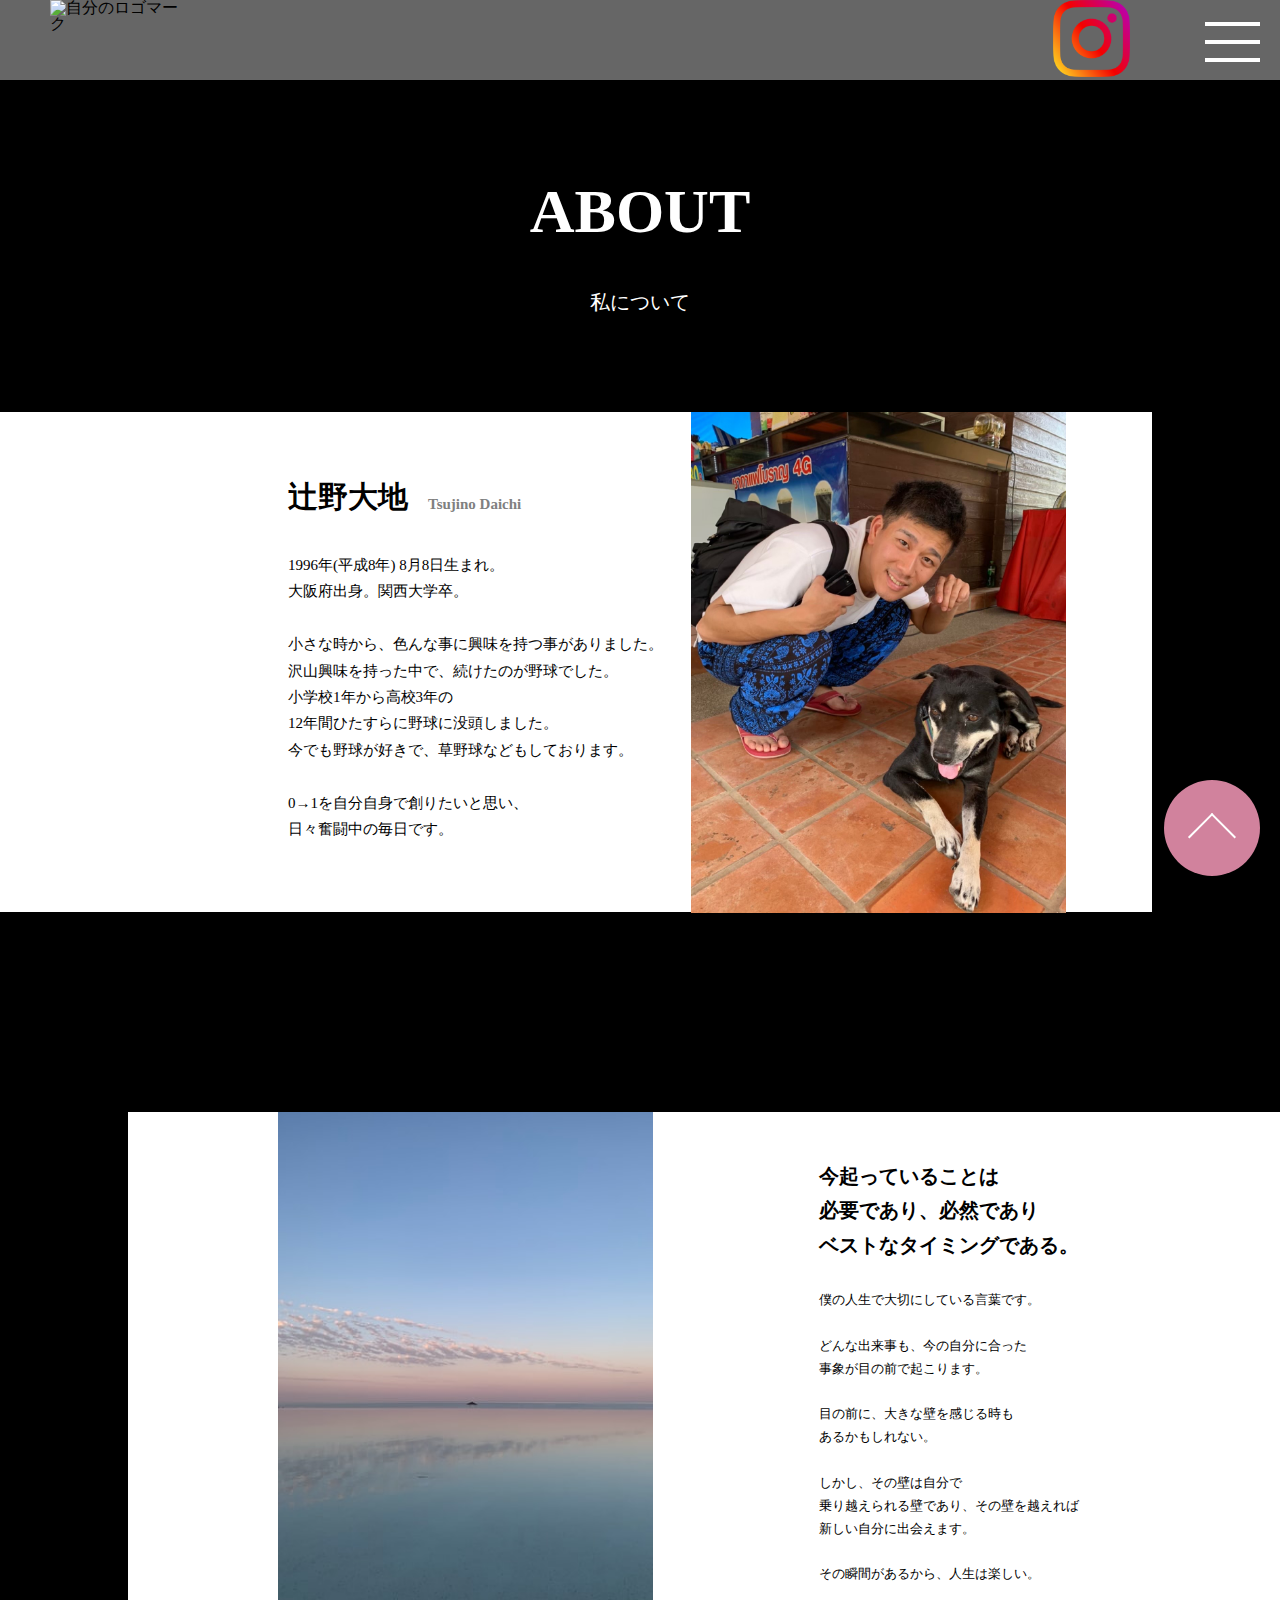
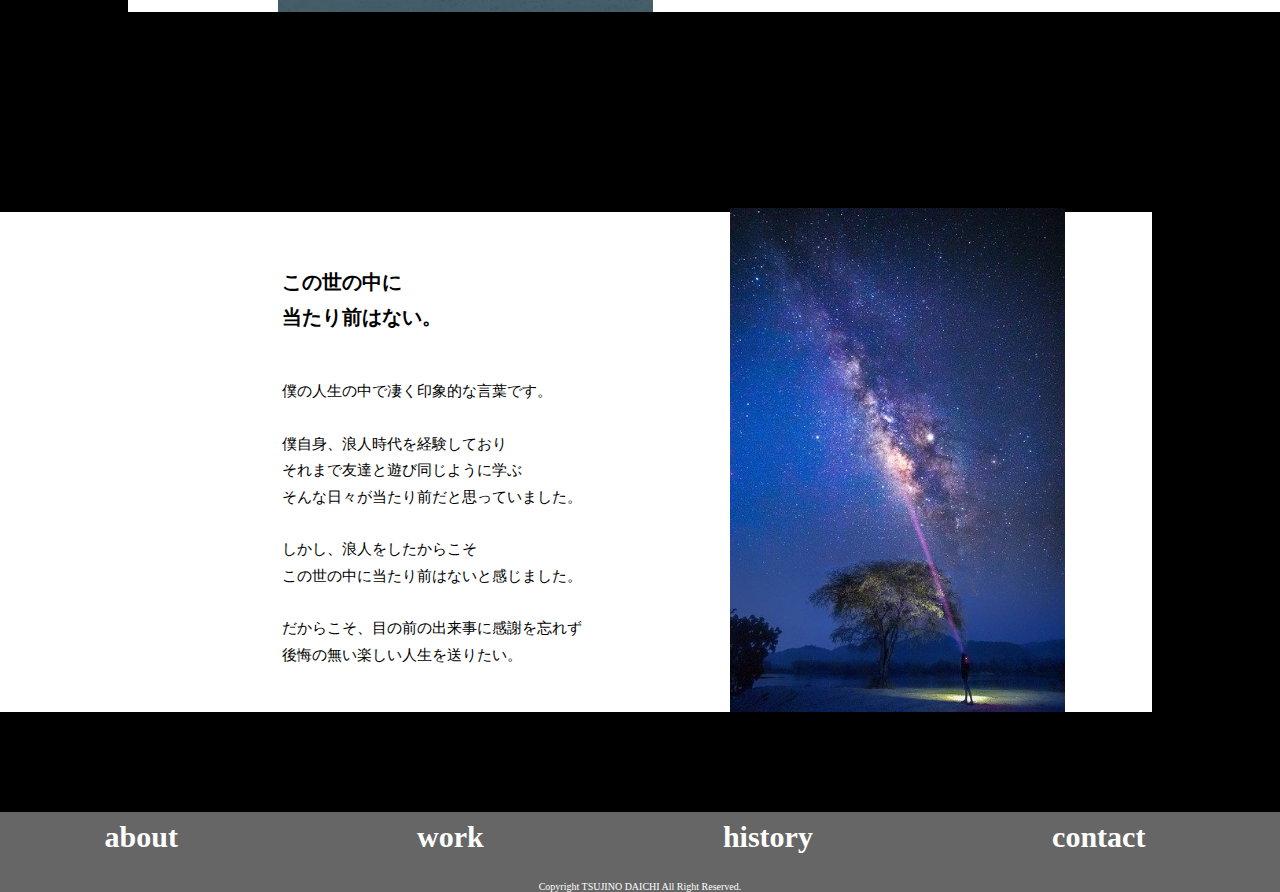
==== about/about.html @ 256d6f4c "修正６" ====
<!DOCTYPE html>
<html lang="ja">

<head>
    <meta charset="UTF-8">
    <meta http-equiv="X-UA-Compatible" content="IE=edge">
    <meta name="viewport" content="width=device-width, initial-scale=1.0">
    <title>about page</title>
    <meta name="description" content="about page">
    <link rel="stylesheet" href="css/style.css">
    <script src="https://ajax.googleapis.com/ajax/libs/jquery/3.6.0/jquery.min.js"></script>

</head>

<body>

    <!-- ヘッダー -->

    <div class="header_content" id=header>


        <div class="rogo">
            <img src="images/透明ロゴマーク-1.png" alt="自分のロゴマーク">
        </div>

        <nav class="sns">
            <img src="images/Instagramlogo.png" alt="インスタグラムロゴ">
        </nav>

        <div class="pc_menu_btn "><span></span></div>


        <nav class="pc_nav" style="display: none;">
            <ul>
                <li><a href="#about">about</a></li>
                <li><a href="#work">work</a></li>
                <li><a href="#history">history</a></li>
                <li><a href="#contact">contact</a></li>

            </ul>

        </nav>

    </div>

    <!-- タイトル -->

    <div class="mokuji">
        <h1>ABOUT</h1>
        <p class="mokuji2">私について</p>

    </div>

    <!-- 自己紹介 -->

    <div class="box1">

        <div class="name">
            <h2>辻野大地</h2>
            <h3>Tsujino Daichi</h3>

        </div>

        <div class="content">
            <p class="content_detail">
                1996年(平成8年) 8月8日生まれ。<br>
                大阪府出身。関西大学卒。<br>
                <br>
                小さな時から、色んな事に興味を持つ事がありました。<br>
                沢山興味を持った中で、続けたのが野球でした。<br>
                小学校1年から高校3年の<br>
                12年間ひたすらに野球に没頭しました。<br>
                今でも野球が好きで、草野球などもしております。<br>
                <br>
                0→1を自分自身で創りたいと思い、<br>
                日々奮闘中の毎日です。<br>

            </p>

        </div>

        <div class="content_p">
            <img src="images/IMG_9310.JPG" alt="自分の写真">
        </div>

    </div>


    <div class="box2">

        <div class="content2">
            <h4>今起っていることは<br>
                必要であり、必然であり<br>
                ベストなタイミングである。</h4>
            <p class="content2_detail">
                僕の人生で大切にしている言葉です。<br>
                <br>
                どんな出来事も、今の自分に合った<br>
                事象が目の前で起こります。<br>
                <br>
                目の前に、大きな壁を感じる時も<br>
                あるかもしれない。<br>
                <br>
                しかし、その壁は自分で<br>
                乗り越えられる壁であり、その壁を越えれば<br>
                新しい自分に出会えます。<br>
                <br>
                その瞬間があるから、人生は楽しい。<br>

            </p>

        </div>

        <div class="content2_p">
            <img src="images/無限大画像.jpeg" alt="海の背景">
        </div>

    </div>


    <div class="box3">

        <div class="content3">
            <h5>この世の中に<br>
                当たり前はない。</h5>
            <p class="content3_detail">
                僕の人生の中で凄く印象的な言葉です。<br>
                <br>
                僕自身、浪人時代を経験しており<br>
                それまで友達と遊び同じように学ぶ<br>
                そんな日々が当たり前だと思っていました。<br>
                <br>
                しかし、浪人をしたからこそ<br>
                この世の中に当たり前はないと感じました。<br>
                <br>
                だからこそ、目の前の出来事に感謝を忘れず<br>
                後悔の無い楽しい人生を送りたい。<br>

            </p>

        </div>

        <div class="content3_p">
            <img src="images/可能性　画像.jpeg" alt="星空の背景">
        </div>

    </div>

    <div class="footer_content">

        <div class="footer_detail">
            <ul class="footer_list">
                <li class="footer_text"><a href="#about">about</a></li>
                <li class="footer_text"><a href="#work">work</a></li>
                <li class="footer_text"><a href="#history">history</a></li>
                <li class="footer_text"><a href="#contact">contact</a></li>

            </ul>
        </div>

        <div class="last">
            <p>Copyright TSUJINO DAICHI All Right Reserved.</p>

        </div>

    </div>

    <!-- ボタン -->


    <div class="botton">
        <a href="#header">
            <p><span class="arrow1"></span></p>
        </a>
    </div>



    <script>
        $(function () {
            $('.pc_menu_btn').click(function () {
                $('.pc_nav').fadeToggle();
                $('.pc_menu_btn').toggleClass('open');
            });

        });

    </script>
</body>

</html>
---- about/css/style.css ----
@charset "utf-8";
/* リセット */
html,
body,
header,
footer,
main,
section,
h1,
h2,
h3,
ul,
li,
p,
dl {
    margin: 0;
    padding: 0;
    line-height: 1;
    color: #000000;
    /* font-family: "A1 Mincho", "游明朝", YuMincho, "Hiragino Mincho ProN W3",
        "ヒラギノ明朝 ProN W3", "Hiragino Mincho ProN", "HG明朝E", "ＭＳ Ｐ明朝",
        "ＭＳ 明朝", serif; */
    font-feature-settings: "palt";
}

a {
    /*下線を消す*/
    text-decoration: none;
    /*色を消す*/
    color: inherit;
    transition: 0.3s;
}

a:hover {
    opacity: 0.7;
}

ul {
    /*左の「・」を消す*/
    list-style: none;
}

img {
    max-width: 100%;
}

body {
    background-color: #000000;
    font-family: "ヒラギノ丸ゴ ProN W4", "Hiragino Maru Gothic ProN";
}

/* ヘッダー */

.header_content {
    height: 80px;
    max-width: 100%;
    background-color: #666666;
    display: flex;
    justify-content: space-between;
}

.rogo img {
    width: 22%;
    padding-left: 50px;
}

.sns img {
    width: 7%;
    float: right;
    padding-right: 150px;
}

.pc_menu_btn {
    position: absolute;
    top: 40px;
    right: 20px;
    display: block;
    cursor: pointer;
    z-index: 100;
}

.pc_menu_btn span {
    background-color: #fff;
    width: 55px;
    height: 4px;
    display: block;
    position: relative;
    transition: 0.3s;
}

.pc_menu_btn span::before,
.pc_menu_btn span::after {
    content: "";
    width: 55px;
    height: 4px;
    display: block;
    background-color: #fff;
    position: absolute;
    transition: 0.3s;
}

.pc_menu_btn span::before {
    bottom: 18px;
}

.pc_menu_btn span::after {
    top: 18px;
}

.open span {
    background: transparent;
}

.open span::before {
    bottom: 0px;
    transform: rotate(45deg);
}

.open span::after {
    top: 0px;
    transform: rotate(135deg);
}

.pc_nav {
    position: fixed;
    top: 0;
    left: 0;
    width: 100%;
    height: 100vh;
    background-color: #000000;
}

.pc_nav ul {
    display: flex;
    flex-direction: column;
    justify-content: center;
    height: 100%;
}

.pc_nav a {
    color: #fff;
    font-family: 筑紫B丸ゴシック;
    font-size: 62px;
    display: block;
    padding: 20px 0;
    text-align: center;
}

/* タイトル */

.mokuji {
    text-align: center;
}

h1 {
    font-size: 62px;
    font-family: 筑紫B丸ゴシック;
    color: #fff;
    padding-top: 100px;
}

.mokuji2 {
    font-size: 20px;
    font-family: "ヒラギノ丸ゴ ProN W4", "Hiragino Maru Gothic ProN";
    color: #fff;
    padding-top: 50px;
}

.box1 {
    height: 500px;
    width: 90%;
    background-color: #fff;
    margin-top: 100px;
}

.name {
    display: flex;
}

h2 {
    font-size: 30px;
    padding-left: 25%;
    padding-top: 70px;
}

h3 {
    font-size: 15px;
    padding-left: 20px;
    padding-top: 85px;
    color: #808080;
}

.content_detail {
    padding-left: 25%;
    padding-top: 40px;
    line-height: 1.76;
    font-size: 15px;
}

.content_p {
    width: 375px;
    padding-left: 60%;
    margin-top: -430px;
}

.box2 {
    height: 500px;
    width: 90%;
    background-color: #fff;
    margin-top: 200px;
    margin-left: 10%;
}

.content2 {
    padding-left: 60%;
    padding-top: 20px;
}

h4 {
    font-size: 20px;
    line-height: 1.73;
}

.content2_detail {
    line-height: 1.76;
    font-size: 13px;
}

.content2_p {
    padding-left: 13%;
    width: 375px;
    margin-top: -474px;
}

.box3 {
    height: 500px;
    width: 100%;
    background-color: #fff;
    margin-top: 200px;
    margin-left: -10%;
}

.content3 {
    padding-left: 32%;
    padding-top: 20px;
}

h5 {
    font-size: 20px;
    line-height: 1.73;
}

.content3_detail {
    padding-top: 10px;
    line-height: 1.76;
    font-size: 15px;
}

.content3_p {
    width: 335px;
    padding-left: 67%;
    margin-top: -460px;
    margin-bottom: 100px;
}

/* フッター */
.footer_content {
    height: 80px;
    max-width: 100%;
    background-color: #666666;
    justify-content: space-between;
    margin-top: 100px;
}

.footer_list {
    display: flex;
}

.footer_text {
    font-size: 30px;
    justify-content: center;
    padding-right: 30px;
    margin: 0 auto;
    font-weight: bold;
    font-family: 筑紫B丸ゴシック;
    color: #fff;
    padding-top: 10px;
}

.last p {
    text-align: center;
    font-size: 10px;
    font-family: "ヒラギノ丸ゴ ProN W4", "Hiragino Maru Gothic ProN";
    color: #fff;
    padding-top: 30px;
}
/* ボタン */

.botton {
    position: fixed;
    bottom: 20px;
    right: 20px;
}

.arrow1 {
    display: inline-block;
    position: relative;
    border-radius: 50%;
    width: 6em;
    height: 6em;
    background: #d1829d;
    cursor: pointer;
    vertical-align: middle;
    margin-bottom: 4px;
}

.arrow1:before {
    content: "";
    position: absolute;
    width: 2em;
    height: 2em;
    border-left: 2px solid #fff;
    border-bottom: 2px solid #fff;
    top: 42%;
    left: 32%;
    transform: rotate(135deg);
}
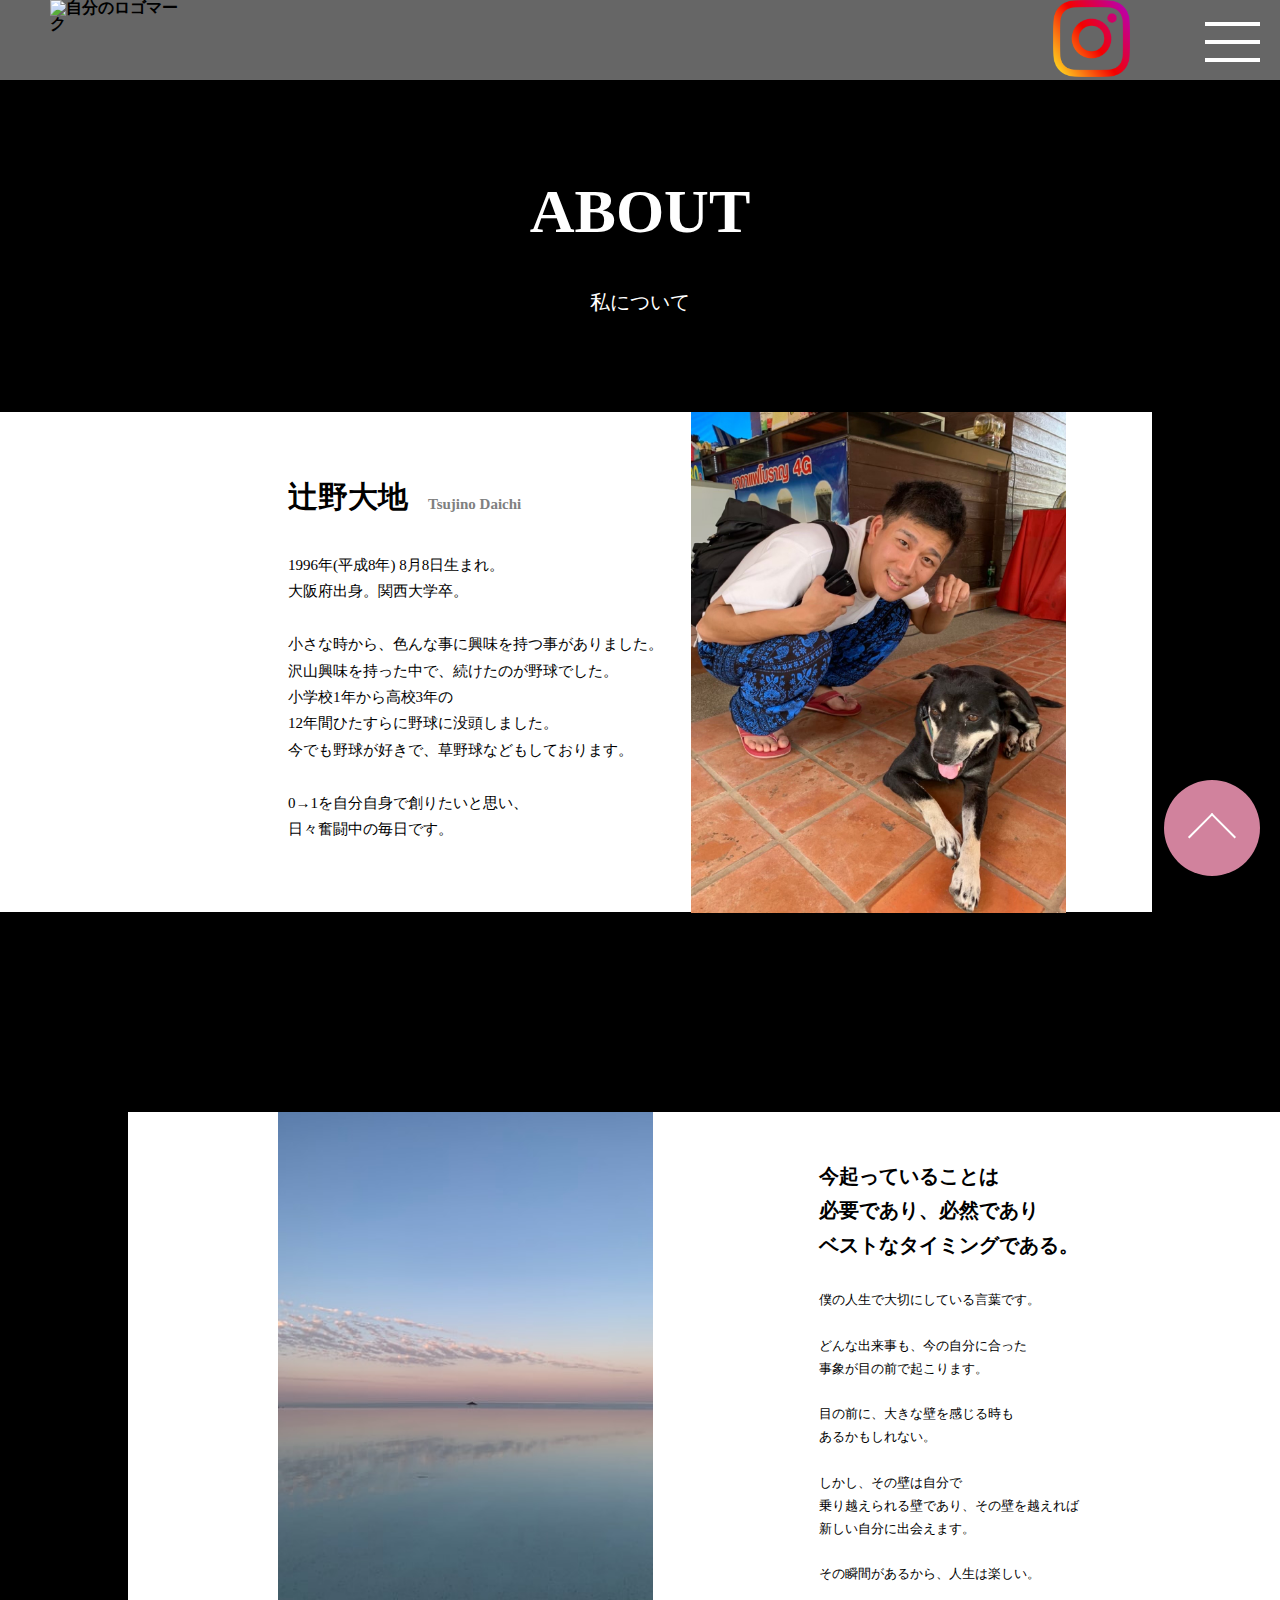
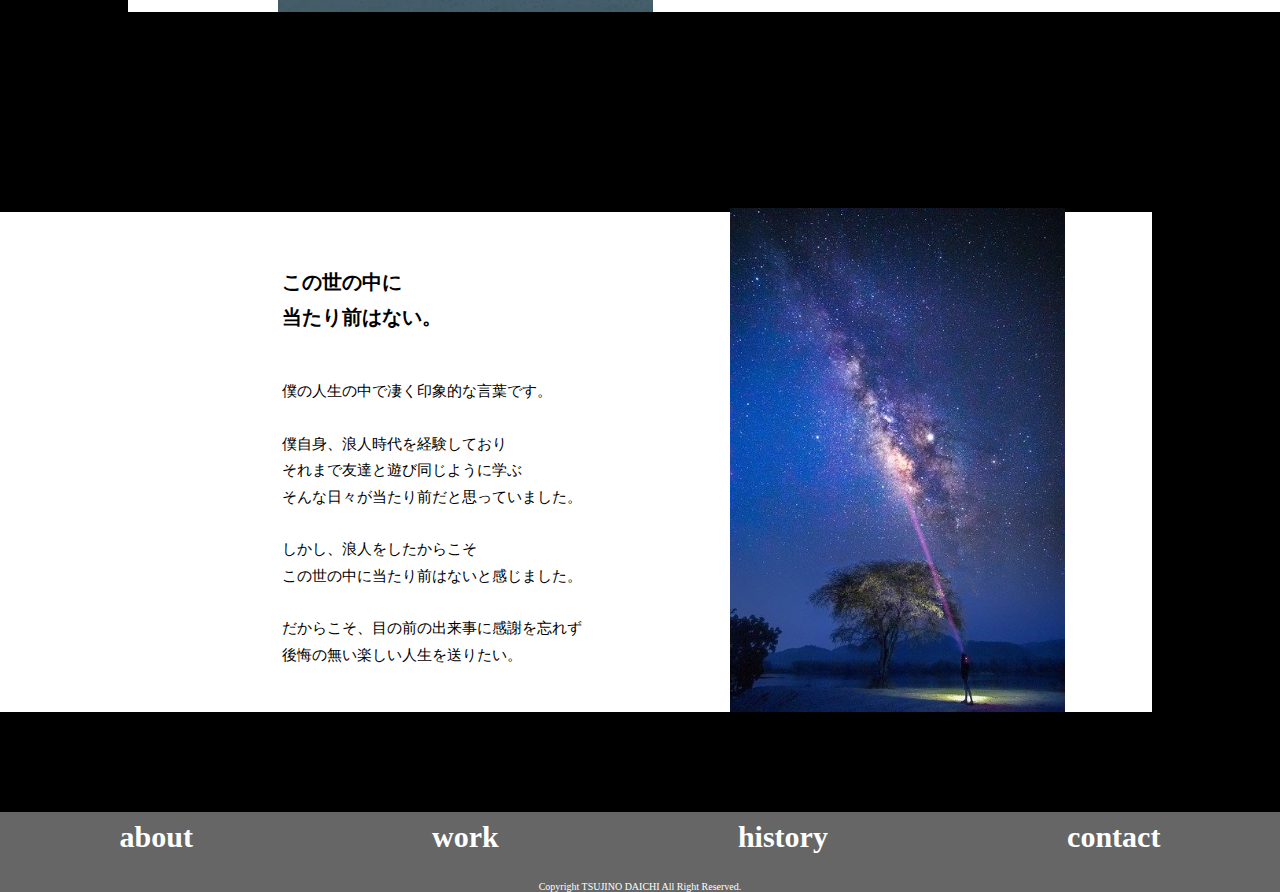
==== commit c991e884: "修正６" ====
--- a/about/about.html
+++ b/about/about.html
@@ -146,6 +146,118 @@
 
     </div>
 
+
+
+
+    <!-- スマホ版 -->
+
+    <!-- 自己紹介 -->
+
+    <div class="box4">
+
+        <div class="box5">
+
+            <div class="sp_name_content">
+                <p class="sp_name1">辻野大地</p>
+                <p class="sp_name2">Tsujino Daichi</p>
+                <p class="sp_name3">
+                    1996年8月8日生まれ。<br>
+                    大阪府出身。<br>関西大学卒。<br>
+                </p>
+            </div>
+
+            <div class="sp_content_p">
+                <img src="images/IMG_9310.JPG" alt="自分の写真">
+            </div>
+
+
+        </div>
+
+    </div>
+
+
+    <div class="box6">
+        <p class="box6_text">
+            小さな時から、<br>
+            色んな事に興味を持つ事がありました。<br>
+            沢山興味を持った中で、<br>
+            続けたのが野球でした。<br>
+            小学校1年から高校3年の<br>
+            12年間ひたすらに野球に没頭しました。<br>
+            今でも野球が好きで、<br>
+            草野球などもしております。<br>
+            <br>
+            0→1を自分自身で創りたいと思い、<br>
+            日々奮闘中の毎日です。<br>
+        </p>
+    </div>
+
+    <div class="box7">
+        <p class="box7_text">
+            今起っていることは<br>
+            必要であり、<br>
+            必然であり<br>
+            ベストな<br>
+            タイミングである。<br>
+        </p>
+    </div>
+
+    <div class="box6">
+        <p class="box6_text">
+            僕の人生で大切にしている言葉です。<br>
+            <br>
+            どんな出来事も、今の自分に合った<br>
+            事象が目の前で起こります。<br>
+            <br>
+            目の前に、大きな壁を感じる時も<br>
+            あるかもしれない。<br>
+            <br>
+            しかし、その壁は自分で<br>
+            乗り越えられる壁であり、<br>
+            その壁を越えれば<br>
+            新しい自分に出会えます。<br>
+            <br>
+            その瞬間があるから、<br>
+            人生は楽しい。<br>
+        </p>
+    </div>
+
+    <div class="box8">
+        <p class="box8_text">
+            この世の中に<br>
+            当たり前はない。
+        </p>
+    </div>
+
+    <div class="box6">
+        <p class="box6_text">
+            ありきたりな、言葉かもしれませんが<br>
+            僕の人生の中で凄く印象的な言葉です。<br>
+            <br>
+            僕自身、浪人時代を経験しており<br>
+            それまで友達と遊び同じように学ぶ<br>
+            そんな日々が当たり前だと思っていました。<br>
+            <br>
+            しかし、浪人をしたからこそ<br>
+            この世の中に当たり前はないと感じました。<br>
+            <br>
+            だからこそ、目の前の出来事に<br>
+            感謝を忘れず<br>
+            後悔の無い楽しい人生を送りたい。<br>
+        </p>
+    </div>
+
+    <div class="box9">
+        <p class="box9_text">
+            あなたにとって<br>
+            「感動とワクワクを与えられる<br>
+            テレビのような存在に。」<br>
+        </p>
+    </div>
+
+
+
+
     <div class="footer_content">
 
         <div class="footer_detail">
@@ -176,6 +288,15 @@
 
 
 
+
+
+    </div>
+
+    </div>
+
+
+
+
     <script>
         $(function () {
             $('.pc_menu_btn').click(function () {
--- a/about/css/style.css
+++ b/about/css/style.css
@@ -57,6 +57,8 @@
     background-color: #666666;
     display: flex;
     justify-content: space-between;
+    font-family: 筑紫B丸ゴシック;
+    font-weight: bold;
 }
 
 .rogo img {
@@ -279,7 +281,7 @@
 .footer_text {
     font-size: 30px;
     justify-content: center;
-    padding-right: 30px;
+
     margin: 0 auto;
     font-weight: bold;
     font-family: 筑紫B丸ゴシック;
@@ -325,3 +327,225 @@
     left: 32%;
     transform: rotate(135deg);
 }
+
+.box4 {
+    display: none;
+}
+
+.box5 {
+    display: none;
+}
+
+.box6 {
+    display: none;
+}
+
+.box7 {
+    display: none;
+}
+
+.box8 {
+    display: none;
+}
+.box9 {
+    display: none;
+}
+
+@media screen and (max-width: 767px) {
+    .box1 {
+        display: none;
+    }
+
+    .box2 {
+        display: none;
+    }
+
+    .box3 {
+        display: none;
+    }
+
+    .header_content {
+        height: 50px;
+    }
+
+    .rogo img {
+        width: 40px;
+        padding-top: 5px;
+        padding-left: 20px;
+    }
+
+    .sns img {
+        width: 45px;
+        padding-right: 80px;
+        padding-top: 3px;
+    }
+
+    .pc_menu_btn span {
+        width: 45px;
+        height: 3px;
+    }
+
+    .pc_menu_btn span::before,
+    .pc_menu_btn span::after {
+        width: 45px;
+        height: 3px;
+    }
+
+    .pc_menu_btn span::before {
+        bottom: 13px;
+    }
+
+    .pc_menu_btn span::after {
+        top: 13px;
+    }
+
+    .pc_menu_btn {
+        top: 25px;
+    }
+
+    .open span::before {
+        bottom: 0px;
+        transform: rotate(45deg);
+    }
+
+    .open span::after {
+        top: 0px;
+        transform: rotate(135deg);
+    }
+
+    /* <!-- タイトル --> */
+
+    h1 {
+        font-size: 35px;
+    }
+
+    .mokuji2 {
+        font-size: 25px;
+        padding-top: 10px;
+    }
+
+    /* <!-- 自己紹介 --> */
+
+    .box4 {
+        background-color: #fff;
+        padding: 0 20px 0 20px;
+        margin-top: 50px;
+        display: block;
+    }
+
+    .box5 {
+        display: flex;
+        justify-content: space-between;
+        width: 100%;
+    }
+
+    .sp_content_p {
+        width: 50%;
+    }
+
+    .sp_content_p img {
+        vertical-align: bottom;
+    }
+
+    .sp_name1 {
+        padding-top: 20px;
+        font-size: 25px;
+    }
+
+    .sp_name2 {
+        padding-top: 20px;
+        font-size: 22px;
+        color: #808080;
+    }
+
+    .sp_name3 {
+        padding-top: 20px;
+        font-size: 15px;
+        line-height: 1.75;
+    }
+
+    .box6 {
+        max-width: 100%;
+        margin-top: 50px;
+        display: block;
+    }
+
+    .box6_text {
+        text-align: center;
+        font-size: 17px;
+        color: #fff;
+        line-height: 1.75;
+        font-family: 筑紫B丸ゴシック;
+        font-weight: bold;
+    }
+
+    .box7 {
+        max-width: 100%;
+        margin-top: 50px;
+        background: url(../images/無限大画像.jpeg) no-repeat center center/cover;
+        display: block;
+    }
+
+    .box7_text {
+        text-align: center;
+        font-size: 25px;
+        padding: 30px 20px 30px 20px;
+        color: #fff;
+        line-height: 1.75;
+        font-family: 筑紫B丸ゴシック;
+        font-weight: bold;
+    }
+
+    .box8 {
+        max-width: 100%;
+        margin-top: 50px;
+        background: url(../images/可能性\　画像.jpeg) no-repeat center
+            center/cover;
+        padding: 40px;
+        display: block;
+    }
+
+    .box8_text {
+        text-align: center;
+        font-size: 25px;
+        padding: 40px 20px 40px 20px;
+        color: #fff;
+        line-height: 1.75;
+        font-family: 筑紫B丸ゴシック;
+        font-weight: bold;
+    }
+
+    .box9 {
+        display: block;
+    }
+
+    .box9_text {
+        text-align: center;
+        font-size: 28px;
+        padding: 40px 20px 40px 20px;
+        color: #fff;
+        line-height: 1.75;
+        font-family: 筑紫B丸ゴシック;
+        font-weight: bold;
+    }
+
+    /* フッター */
+
+    .footer_content {
+        margin-top: 30px;
+    }
+
+    .footer_text {
+        font-size: 20px;
+    }
+
+    .arrow1 {
+        width: 3em;
+        height: 3em;
+    }
+
+    .arrow1:before {
+        width: 1em;
+        height: 1em;
+    }
+}
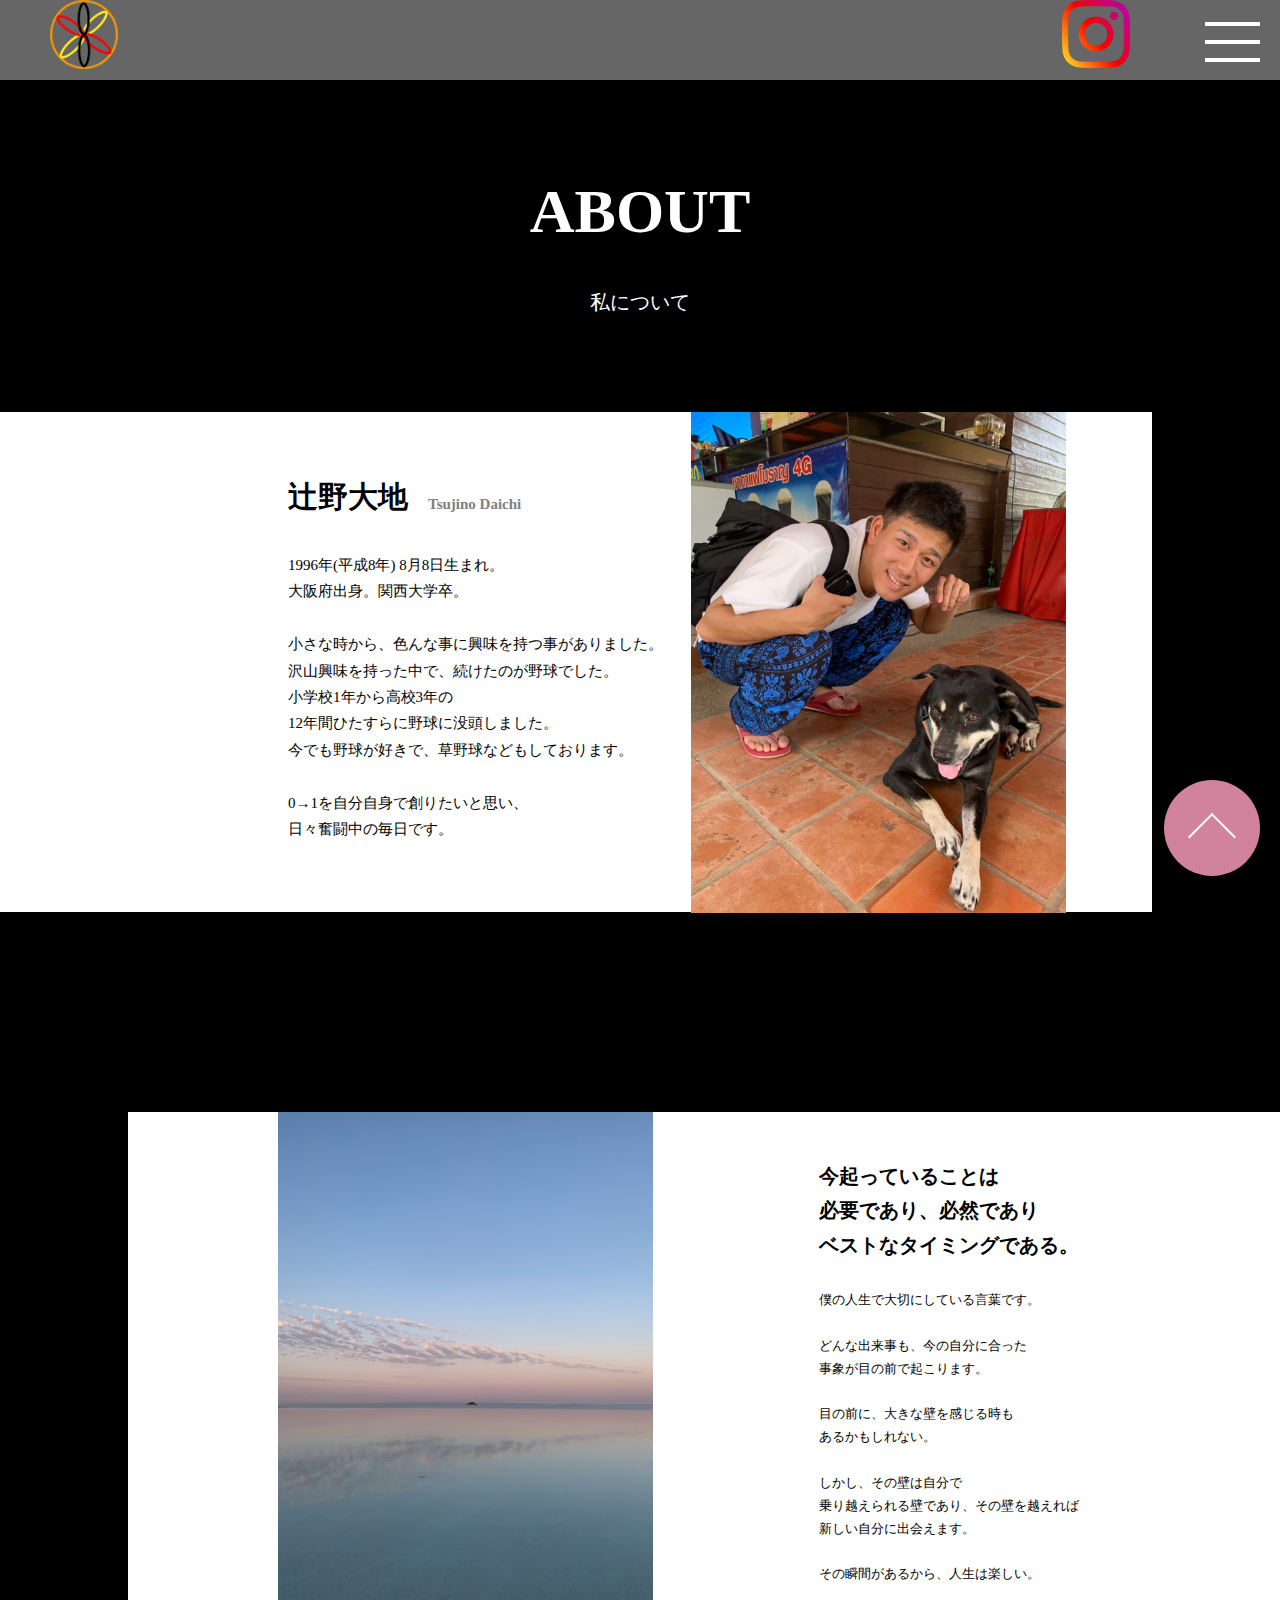
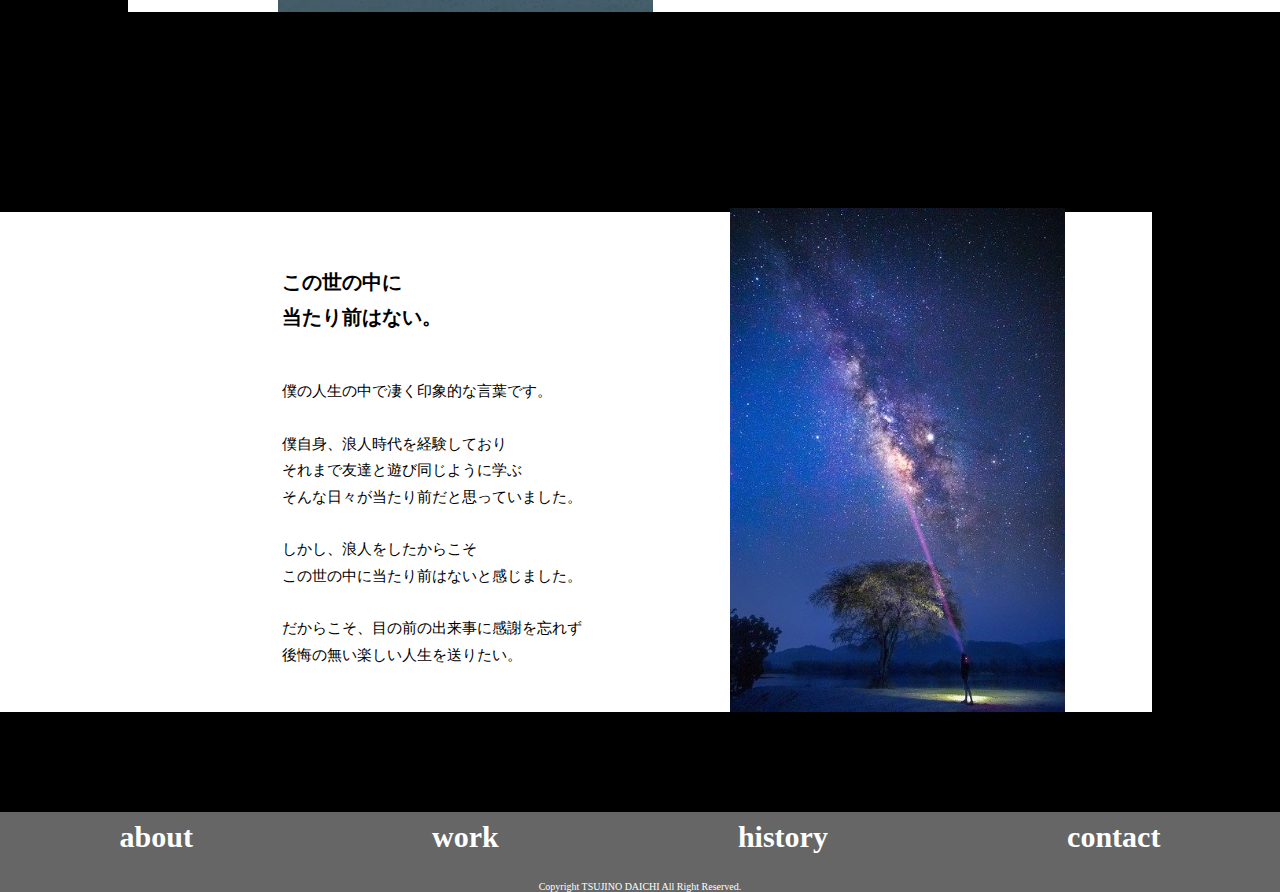
==== commit d213214f: "修正７" ====
--- a/about/about.html
+++ b/about/about.html
@@ -20,7 +20,7 @@
 
 
         <div class="rogo">
-            <img src="images/透明ロゴマーク-1.png" alt="自分のロゴマーク">
+            <img src="images/myrogo.png" alt="自分のロゴマーク">
         </div>
 
         <nav class="sns">
@@ -112,7 +112,7 @@
         </div>
 
         <div class="content2_p">
-            <img src="images/無限大画像.jpeg" alt="海の背景">
+            <img src="images/sea.jpeg" alt="海の背景">
         </div>
 
     </div>
@@ -141,7 +141,7 @@
         </div>
 
         <div class="content3_p">
-            <img src="images/可能性　画像.jpeg" alt="星空の背景">
+            <img src="images/yozora.jpeg" alt="星空の背景">
         </div>
 
     </div>
--- a/about/css/style.css
+++ b/about/css/style.css
@@ -482,7 +482,7 @@
     .box7 {
         max-width: 100%;
         margin-top: 50px;
-        background: url(../images/無限大画像.jpeg) no-repeat center center/cover;
+        background: url(../images/sea.jpeg) no-repeat center center/cover;
         display: block;
     }
 
@@ -499,8 +499,7 @@
     .box8 {
         max-width: 100%;
         margin-top: 50px;
-        background: url(../images/可能性\　画像.jpeg) no-repeat center
-            center/cover;
+        background: url(../images/yozora.jpeg) no-repeat center center/cover;
         padding: 40px;
         display: block;
     }
